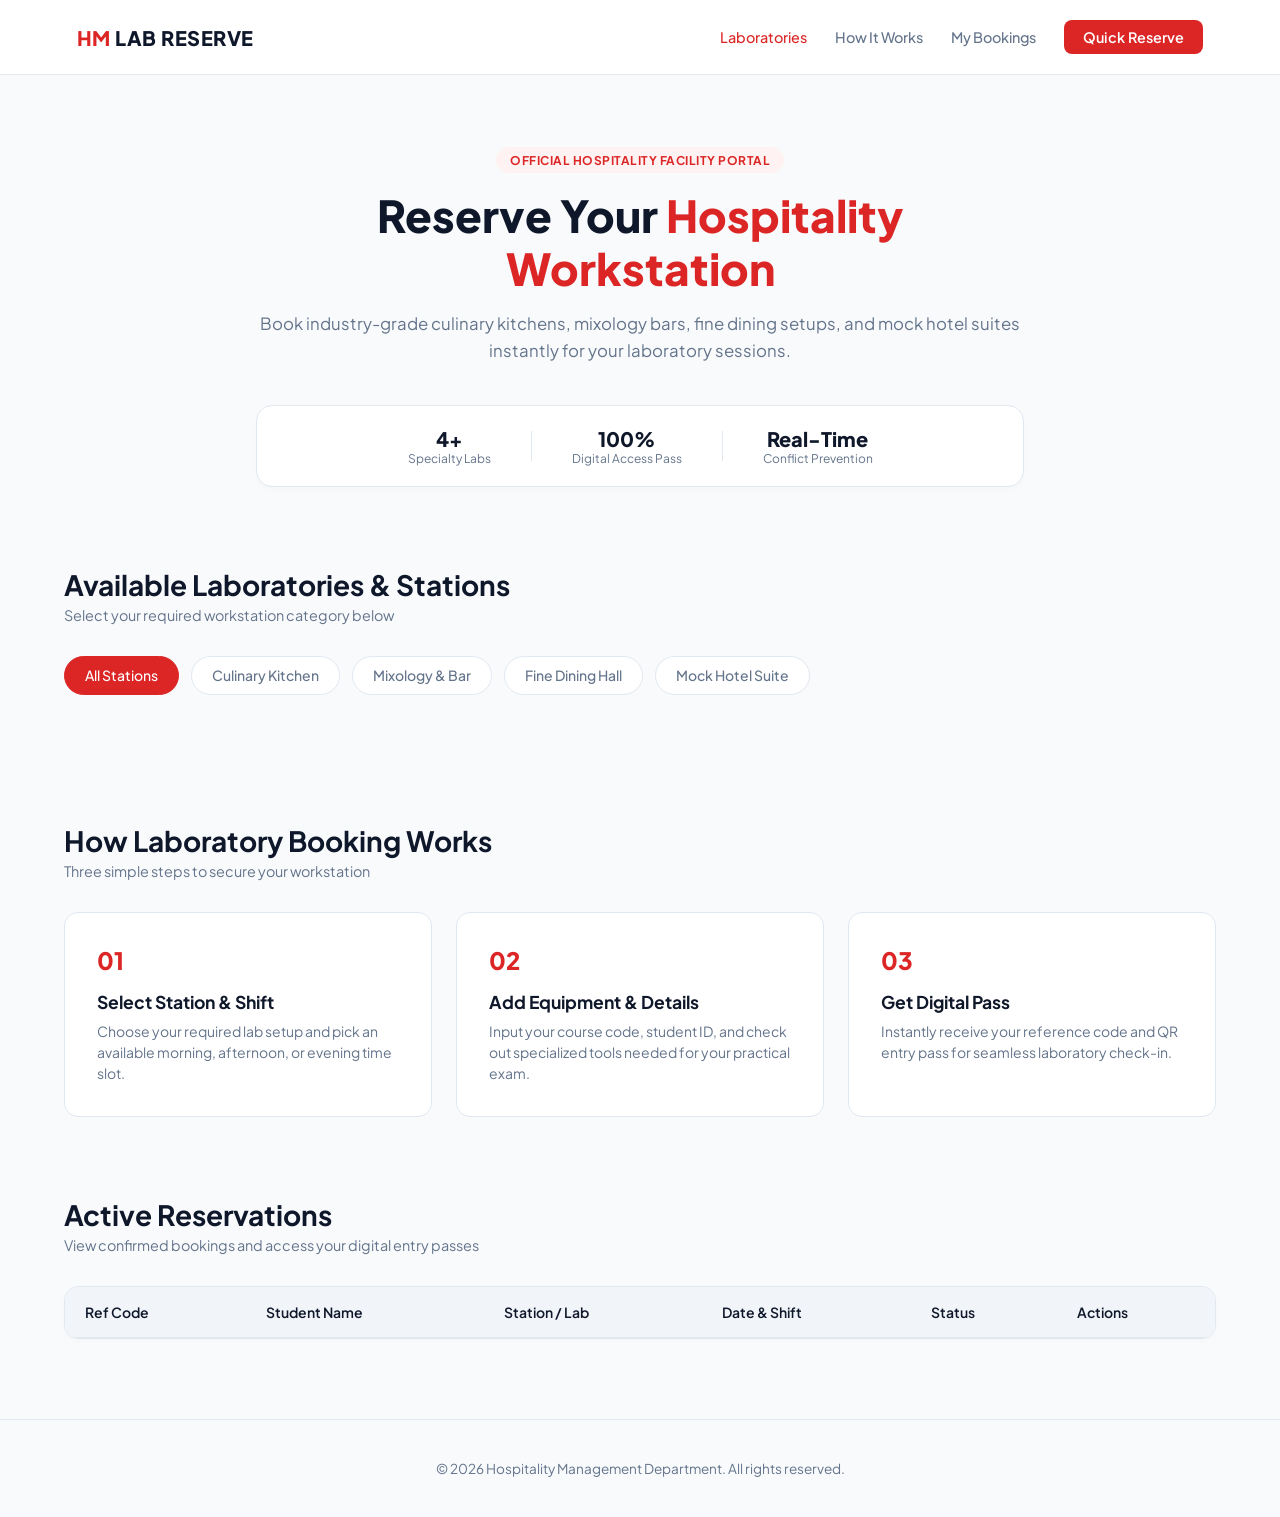
==== index.html @ 11bd4cbc "major changes" ====
<!DOCTYPE html>
<html lang="en">
<head>
  <meta charset="UTF-8">
  <meta name="viewport" content="width=device-width, initial-scale=1.0">
  <title>HM Lab Reserve | Hospitality Management Laboratory</title>
  <link rel="stylesheet" href="style.css">
  <link href="https://fonts.googleapis.com/css2?family=Plus+Jakarta+Sans:wght@400;500;600;700;800&display=swap" rel="stylesheet">
</head>
<body>

  <!-- Navigation Bar -->
  <nav class="navbar">
    <div class="logo">
      <span class="red-text">HM</span> LAB RESERVE
    </div>
    <div class="nav-links">
      <a href="#labs" class="active">Laboratories</a>
      <a href="#how-it-works">How It Works</a>
      <a href="#my-reservations" id="navReservations">My Bookings</a>
      <a href="#labs" class="btn-quick-reserve">Quick Reserve</a>
    </div>
  </nav>

  <!-- Hero Section -->
  <header class="hero">
    <div class="hero-badge">Official Hospitality Facility Portal</div>
    <h1>Reserve Your <span class="red-text">Hospitality Workstation</span></h1>
    <p>Book industry-grade culinary kitchens, mixology bars, fine dining setups, and mock hotel suites instantly for your laboratory sessions.</p>
    
    <div class="hero-stats">
      <div class="stat-item">
        <span class="stat-number">4+</span>
        <span class="stat-label">Specialty Labs</span>
      </div>
      <div class="stat-divider"></div>
      <div class="stat-item">
        <span class="stat-number">100%</span>
        <span class="stat-label">Digital Access Pass</span>
      </div>
      <div class="stat-divider"></div>
      <div class="stat-item">
        <span class="stat-number">Real-Time</span>
        <span class="stat-label">Conflict Prevention</span>
      </div>
    </div>
  </header>

  <!-- Main Content Container -->
  <main class="container" id="labs">
    
    <!-- Section Title -->
    <div class="section-header">
      <h2>Available Laboratories & Stations</h2>
      <p>Select your required workstation category below</p>
    </div>

    <!-- Filter Bar -->
    <div class="filter-bar">
      <button class="filter-btn active" data-filter="all">All Stations</button>
      <button class="filter-btn" data-filter="kitchen">Culinary Kitchen</button>
      <button class="filter-btn" data-filter="bar">Mixology & Bar</button>
      <button class="filter-btn" data-filter="dining">Fine Dining Hall</button>
      <button class="filter-btn" data-filter="hotel">Mock Hotel Suite</button>
    </div>

    <!-- Lab Cards Grid (Populated dynamically via JS) -->
    <div class="lab-grid" id="labGrid">
      <!-- Injected via script.js -->
    </div>

    <!-- How It Works Section -->
    <section class="how-it-works" id="how-it-works">
      <div class="section-header">
        <h2>How Laboratory Booking Works</h2>
        <p>Three simple steps to secure your workstation</p>
      </div>
      <div class="steps-grid">
        <div class="step-card">
          <div class="step-number">01</div>
          <h3>Select Station & Shift</h3>
          <p>Choose your required lab setup and pick an available morning, afternoon, or evening time slot.</p>
        </div>
        <div class="step-card">
          <div class="step-number">02</div>
          <h3>Add Equipment & Details</h3>
          <p>Input your course code, student ID, and check out specialized tools needed for your practical exam.</p>
        </div>
        <div class="step-card">
          <div class="step-number">03</div>
          <h3>Get Digital Pass</h3>
          <p>Instantly receive your reference code and QR entry pass for seamless laboratory check-in.</p>
        </div>
      </div>
    </section>

    <!-- My Reservations Section -->
    <section class="my-reservations-section" id="my-reservations">
      <div class="section-header">
        <h2>Active Reservations</h2>
        <p>View confirmed bookings and access your digital entry passes</p>
      </div>
      <div class="reservations-table-container">
        <table class="reservations-table">
          <thead>
            <tr>
              <th>Ref Code</th>
              <th>Student Name</th>
              <th>Station / Lab</th>
              <th>Date & Shift</th>
              <th>Status</th>
              <th>Actions</th>
            </tr>
          </thead>
          <tbody id="reservationsTableBody">
            <!-- Populated via script.js -->
          </tbody>
        </table>
      </div>
    </section>

  </main>

  <!-- Footer -->
  <footer class="footer">
    <p>&copy; 2026 Hospitality Management Department. All rights reserved.</p>
  </footer>

  <!-- Booking Modal -->
  <div class="modal-overlay" id="bookingModal">
    <div class="modal">
      <button class="close-btn" id="closeModal">&times;</button>
      <div class="modal-header-tag">Reservation Form</div>
      <h2>Book: <span id="selectedLabTitle" class="red-text">Station Name</span></h2>
      
      <form id="bookingForm">
        <input type="hidden" id="selectedLabId">
        
        <div class="form-row">
          <div class="form-group">
            <label for="studentName">Full Name</label>
            <input type="text" id="studentName" placeholder="e.g., Maria Santos" required>
          </div>
          <div class="form-group">
            <label for="studentId">Student / Instructor ID</label>
            <input type="text" id="studentId" placeholder="e.g., 2024-00123" required>
          </div>
        </div>

        <div class="form-group">
          <label for="courseCode">Course / Subject Code</label>
          <input type="text" id="courseCode" placeholder="e.g., HM-101 Culinary Arts Fundamentals" required>
        </div>

        <div class="form-row">
          <div class="form-group">
            <label for="resDate">Reservation Date</label>
            <input type="date" id="resDate" required>
          </div>
          <div class="form-group">
            <label for="resTime">Time Shift</label>
            <select id="resTime" required>
              <option value="">Select Shift</option>
              <option value="08:00 AM - 11:00 AM">Morning Shift (08:00 AM - 11:00 AM)</option>
              <option value="01:00 PM - 04:00 PM">Afternoon Shift (01:00 PM - 04:00 PM)</option>
              <option value="05:00 PM - 08:00 PM">Evening Shift (05:00 PM - 08:00 PM)</option>
            </select>
          </div>
        </div>

        <div class="form-group">
          <label>Special Equipment / Add-on Checklist</label>
          <div class="equipment-checkbox-group" id="equipmentChecklist">
            <label class="checkbox-label"><input type="checkbox" name="equipment" value="1"> Sous Vide Precision Cooker</label>
            <label class="checkbox-label"><input type="checkbox" name="equipment" value="2"> Commercial Sous Chef Mixer</label>
            <label class="checkbox-label"><input type="checkbox" name="equipment" value="3"> Espresso Grinder & Bar Tools</label>
          </div>
        </div>

        <button type="submit" class="btn-submit">Confirm Reservation Request</button>
      </form>
    </div>
  </div>

  <!-- Digital Pass Modal -->
  <div class="modal-overlay" id="passModal">
    <div class="modal pass-modal-content">
      <button class="close-btn" id="closePassModal">&times;</button>
      <div class="pass-badge-header">OFFICIAL LABORATORY ENTRY PASS</div>
      
      <div class="pass-card" id="printablePass">
        <div class="pass-header">
          <div>
            <h3 id="passLabName">Culinary Station 01</h3>
            <span id="passRefCode" class="pass-ref">HM-RES-A1B2C</span>
          </div>
          <div class="pass-qr-box">
            <div class="simulated-qr"></div>
            <span>QR Pass</span>
          </div>
        </div>
        
        <div class="pass-body">
          <div class="pass-row">
            <span>Student Name:</span>
            <strong id="passStudentName">Maria Santos</strong>
          </div>
          <div class="pass-row">
            <span>Student ID:</span>
            <strong id="passStudentId">2024-00123</strong>
          </div>
          <div class="pass-row">
            <span>Course Code:</span>
            <strong id="passCourseCode">HM-101</strong>
          </div>
          <div class="pass-row">
            <span>Date & Shift:</span>
            <strong id="passDateTime">2026-06-15 | Morning Shift</strong>
          </div>
        </div>
      </div>

      <div class="pass-actions">
        <button class="btn-print" onclick="window.print()">Print Pass</button>
        <button class="btn-done" id="closePassBtn">Done</button>
      </div>
    </div>
  </div>

  <script src="script.js"></script>
</body>
</html>
---- style.css ----
:root {
  --primary-red: #DC2626;
  --primary-red-hover: #B91C1C;
  --bg-main: #F8FAFC;
  --bg-card: #FFFFFF;
  --text-main: #0F172A;
  --text-muted: #64748B;
  --border-color: #E2E8F0;
  --success-green: #16A34A;
  --badge-bg: #FEF2F2;
}

* {
  margin: 0;
  padding: 0;
  box-sizing: border-box;
  font-family: 'Plus Jakarta Sans', sans-serif;
}

body {
  background-color: var(--bg-main);
  color: var(--text-main);
  min-height: 100vh;
}

/* Navbar */
.navbar {
  display: flex;
  justify-content: space-between;
  align-items: center;
  padding: 1.25rem 6%;
  background: rgba(255, 255, 255, 0.9);
  backdrop-filter: blur(10px);
  border-bottom: 1px solid var(--border-color);
  position: sticky;
  top: 0;
  z-index: 100;
}

.logo {
  font-weight: 800;
  font-size: 1.25rem;
  letter-spacing: 0.5px;
}

.red-text {
  color: var(--primary-red);
}

.nav-links {
  display: flex;
  align-items: center;
  gap: 1.75rem;
}

.nav-links a {
  color: var(--text-muted);
  text-decoration: none;
  font-size: 0.9rem;
  font-weight: 500;
  transition: color 0.2s;
}

.nav-links a.active, .nav-links a:hover {
  color: var(--primary-red);
}

.btn-quick-reserve {
  background: var(--primary-red);
  color: #FFFFFF !important;
  padding: 0.5rem 1.2rem;
  border-radius: 8px;
  font-weight: 600 !important;
  transition: background 0.2s !important;
}

.btn-quick-reserve:hover {
  background: var(--primary-red-hover) !important;
}

/* Hero Section */
.hero {
  text-align: center;
  padding: 4.5rem 1rem 3rem;
  max-width: 800px;
  margin: 0 auto;
}

.hero-badge {
  display: inline-block;
  background: var(--badge-bg);
  color: var(--primary-red);
  font-size: 0.75rem;
  font-weight: 700;
  padding: 0.35rem 0.85rem;
  border-radius: 30px;
  margin-bottom: 1rem;
  text-transform: uppercase;
  letter-spacing: 0.5px;
}

.hero h1 {
  font-size: 2.75rem;
  font-weight: 800;
  line-height: 1.2;
  margin-bottom: 1rem;
}

.hero p {
  color: var(--text-muted);
  font-size: 1.05rem;
  line-height: 1.6;
  margin-bottom: 2.5rem;
}

.hero-stats {
  display: flex;
  justify-content: center;
  align-items: center;
  gap: 2.5rem;
  background: var(--bg-card);
  border: 1px solid var(--border-color);
  padding: 1.25rem 2rem;
  border-radius: 16px;
  box-shadow: 0 4px 6px -1px rgba(0,0,0,0.02);
}

.stat-item {
  display: flex;
  flex-direction: column;
}

.stat-number {
  font-weight: 800;
  font-size: 1.25rem;
  color: var(--text-main);
}

.stat-label {
  font-size: 0.75rem;
  color: var(--text-muted);
}

.stat-divider {
  width: 1px;
  height: 30px;
  background: var(--border-color);
}

/* Container & Sections */
.container {
  max-width: 1200px;
  margin: 0 auto;
  padding: 2rem 1.5rem 5rem;
}

.section-header {
  margin-bottom: 2rem;
}

.section-header h2 {
  font-size: 1.75rem;
  font-weight: 700;
  margin-bottom: 0.25rem;
}

.section-header p {
  color: var(--text-muted);
  font-size: 0.9rem;
}

/* Filter Bar */
.filter-bar {
  display: flex;
  gap: 0.75rem;
  margin-bottom: 2.5rem;
  overflow-x: auto;
  padding-bottom: 0.5rem;
}

.filter-btn {
  background: var(--bg-card);
  border: 1px solid var(--border-color);
  color: var(--text-muted);
  padding: 0.6rem 1.25rem;
  border-radius: 30px;
  cursor: pointer;
  font-size: 0.875rem;
  font-weight: 500;
  white-space: nowrap;
  transition: all 0.2s;
}

.filter-btn.active, .filter-btn:hover {
  background: var(--primary-red);
  color: #FFFFFF;
  border-color: var(--primary-red);
}

/* Lab Cards Grid */
.lab-grid {
  display: grid;
  grid-template-columns: repeat(auto-fill, minmax(300px, 1fr));
  gap: 1.75rem;
  margin-bottom: 4rem;
}

.card {
  background: var(--bg-card);
  border: 1px solid var(--border-color);
  border-radius: 14px;
  padding: 1.75rem;
  display: flex;
  flex-direction: column;
  justify-content: space-between;
  box-shadow: 0 2px 4px rgba(0,0,0,0.02);
  transition: transform 0.2s, box-shadow 0.2s;
}

.card:hover {
  transform: translateY(-4px);
  box-shadow: 0 10px 20px -5px rgba(220, 38, 38, 0.08);
  border-color: rgba(220, 38, 38, 0.3);
}

.card-header {
  display: flex;
  justify-content: space-between;
  align-items: center;
  margin-bottom: 1rem;
}

.badge {
  font-size: 0.75rem;
  padding: 0.25rem 0.75rem;
  border-radius: 20px;
  background: rgba(22, 163, 74, 0.1);
  color: var(--success-green);
  font-weight: 600;
}

.card h3 {
  font-size: 1.2rem;
  margin-bottom: 0.5rem;
}

.card p {
  color: var(--text-muted);
  font-size: 0.875rem;
  line-height: 1.5;
  margin-bottom: 1.5rem;
}

.btn-book {
  background: var(--primary-red);
  color: #FFFFFF;
  border: none;
  padding: 0.75rem;
  border-radius: 8px;
  font-weight: 600;
  cursor: pointer;
  width: 100%;
  transition: background 0.2s;
}

.btn-book:hover {
  background: var(--primary-red-hover);
}

/* How It Works Steps */
.how-it-works {
  margin-top: 5rem;
  margin-bottom: 5rem;
}

.steps-grid {
  display: grid;
  grid-template-columns: repeat(auto-fit, minmax(260px, 1fr));
  gap: 1.5rem;
  margin-top: 2rem;
}

.step-card {
  background: var(--bg-card);
  border: 1px solid var(--border-color);
  border-radius: 14px;
  padding: 2rem;
}

.step-number {
  font-size: 1.5rem;
  font-weight: 800;
  color: var(--primary-red);
  margin-bottom: 1rem;
}

.step-card h3 {
  font-size: 1.1rem;
  margin-bottom: 0.5rem;
}

.step-card p {
  color: var(--text-muted);
  font-size: 0.875rem;
  line-height: 1.5;
}

/* Reservations Table */
.my-reservations-section {
  margin-top: 4rem;
}

.reservations-table-container {
  background: var(--bg-card);
  border: 1px solid var(--border-color);
  border-radius: 14px;
  overflow-x: auto;
  box-shadow: 0 2px 4px rgba(0,0,0,0.02);
}

.reservations-table {
  width: 100%;
  border-collapse: collapse;
  text-align: left;
  font-size: 0.875rem;
}

.reservations-table th, .reservations-table td {
  padding: 1rem 1.25rem;
  border-bottom: 1px solid var(--border-color);
}

.reservations-table th {
  background: #F1F5F9;
  font-weight: 600;
  color: var(--text-main);
}

.reservations-table tr:last-child td {
  border-bottom: none;
}

.status-badge {
  padding: 0.25rem 0.6rem;
  border-radius: 20px;
  font-size: 0.75rem;
  font-weight: 600;
  background: #FEF3C7;
  color: #D97706;
}

.btn-action {
  background: none;
  border: 1px solid var(--border-color);
  padding: 0.35rem 0.75rem;
  border-radius: 6px;
  cursor: pointer;
  font-size: 0.75rem;
  font-weight: 600;
  margin-right: 0.4rem;
  transition: all 0.2s;
}

.btn-action:hover {
  border-color: var(--primary-red);
  color: var(--primary-red);
}

.btn-action.cancel:hover {
  border-color: #DC2626;
  background: #FEF2F2;
  color: #DC2626;
}

/* Modals */
.modal-overlay {
  position: fixed;
  inset: 0;
  background: rgba(15, 23, 42, 0.6);
  backdrop-filter: blur(4px);
  display: flex;
  align-items: center;
  justify-content: center;
  opacity: 0;
  pointer-events: none;
  transition: opacity 0.2s;
  z-index: 200;
}

.modal-overlay.open {
  opacity: 1;
  pointer-events: auto;
}

.modal {
  background: var(--bg-card);
  border: 1px solid var(--border-color);
  border-radius: 16px;
  width: 100%;
  max-width: 520px;
  padding: 2.25rem;
  position: relative;
  box-shadow: 0 20px 25px -5px rgba(0,0,0,0.1);
  max-height: 90vh;
  overflow-y: auto;
}

.close-btn {
  position: absolute;
  top: 1.25rem;
  right: 1.5rem;
  background: none;
  border: none;
  color: var(--text-muted);
  font-size: 1.5rem;
  cursor: pointer;
}

.modal-header-tag {
  font-size: 0.75rem;
  font-weight: 700;
  color: var(--primary-red);
  text-transform: uppercase;
  margin-bottom: 0.35rem;
}

.modal h2 {
  font-size: 1.25rem;
  margin-bottom: 1.5rem;
}

.form-group {
  margin-bottom: 1.15rem;
}

.form-group label {
  display: block;
  font-size: 0.8rem;
  font-weight: 600;
  color: var(--text-main);
  margin-bottom: 0.4rem;
}

.form-group input, .form-group select {
  width: 100%;
  padding: 0.75rem;
  border-radius: 8px;
  border: 1px solid var(--border-color);
  background: var(--bg-main);
  color: var(--text-main);
  font-size: 0.875rem;
  outline: none;
}

.form-group input:focus, .form-group select:focus {
  border-color: var(--primary-red);
}

.form-row {
  display: grid;
  grid-template-columns: 1fr 1fr;
  gap: 1rem;
}

.equipment-checkbox-group {
  display: flex;
  flex-direction: column;
  gap: 0.5rem;
  background: var(--bg-main);
  padding: 0.85rem;
  border-radius: 8px;
  border: 1px solid var(--border-color);
}

.checkbox-label {
  display: flex;
  align-items: center;
  gap: 0.5rem;
  font-size: 0.85rem;
  font-weight: normal !important;
  cursor: pointer;
}

.btn-submit {
  width: 100%;
  background: var(--primary-red);
  color: #FFFFFF;
  border: none;
  padding: 0.85rem;
  border-radius: 8px;
  font-weight: 700;
  cursor: pointer;
  margin-top: 1rem;
  transition: background 0.2s;
}

.btn-submit:hover {
  background: var(--primary-red-hover);
}

/* Digital Pass Modal Styling */
.pass-modal-content {
  text-align: center;
}

.pass-badge-header {
  font-size: 0.75rem;
  font-weight: 800;
  color: var(--primary-red);
  letter-spacing: 1px;
  margin-bottom: 1rem;
}

.pass-card {
  background: #FEF2F2;
  border: 2px dashed #FCA5A5;
  border-radius: 12px;
  padding: 1.5rem;
  text-align: left;
  margin-bottom: 1.5rem;
}

.pass-header {
  display: flex;
  justify-content: space-between;
  align-items: flex-start;
  border-bottom: 1px solid #FECACA;
  padding-bottom: 1rem;
  margin-bottom: 1rem;
}

.pass-header h3 {
  font-size: 1.1rem;
  color: #991B1B;
}

.pass-ref {
  font-size: 0.75rem;
  font-weight: 700;
  color: #B91C1C;
  background: #FFE4E6;
  padding: 0.2rem 0.5rem;
  border-radius: 4px;
}

.pass-qr-box {
  background: #FFFFFF;
  padding: 0.5rem;
  border-radius: 8px;
  text-align: center;
  font-size: 0.65rem;
  color: var(--text-muted);
}

.simulated-qr {
  width: 48px;
  height: 48px;
  background: #0F172A;
  margin-bottom: 0.25rem;
}

.pass-body {
  display: flex;
  flex-direction: column;
  gap: 0.6rem;
  font-size: 0.85rem;
}

.pass-row {
  display: flex;
  justify-content: space-between;
}

.pass-row span {
  color: var(--text-muted);
}

.pass-actions {
  display: flex;
  gap: 1rem;
}

.btn-print, .btn-done {
  flex: 1;
  padding: 0.75rem;
  border-radius: 8px;
  font-weight: 600;
  cursor: pointer;
}

.btn-print {
  background: var(--bg-main);
  border: 1px solid var(--border-color);
  color: var(--text-main);
}

.btn-done {
  background: var(--primary-red);
  border: none;
  color: #FFFFFF;
}

/* Footer */
.footer {
  text-align: center;
  padding: 2.5rem;
  border-top: 1px solid var(--border-color);
  color: var(--text-muted);
  font-size: 0.85rem;
}

@media print {
  body * {
    visibility: hidden;
  }
  #printablePass, #printablePass * {
    visibility: visible;
  }
  #printablePass {
    position: absolute;
    left: 0;
    top: 0;
    width: 100%;
    border: 2px solid #000;
  }
}
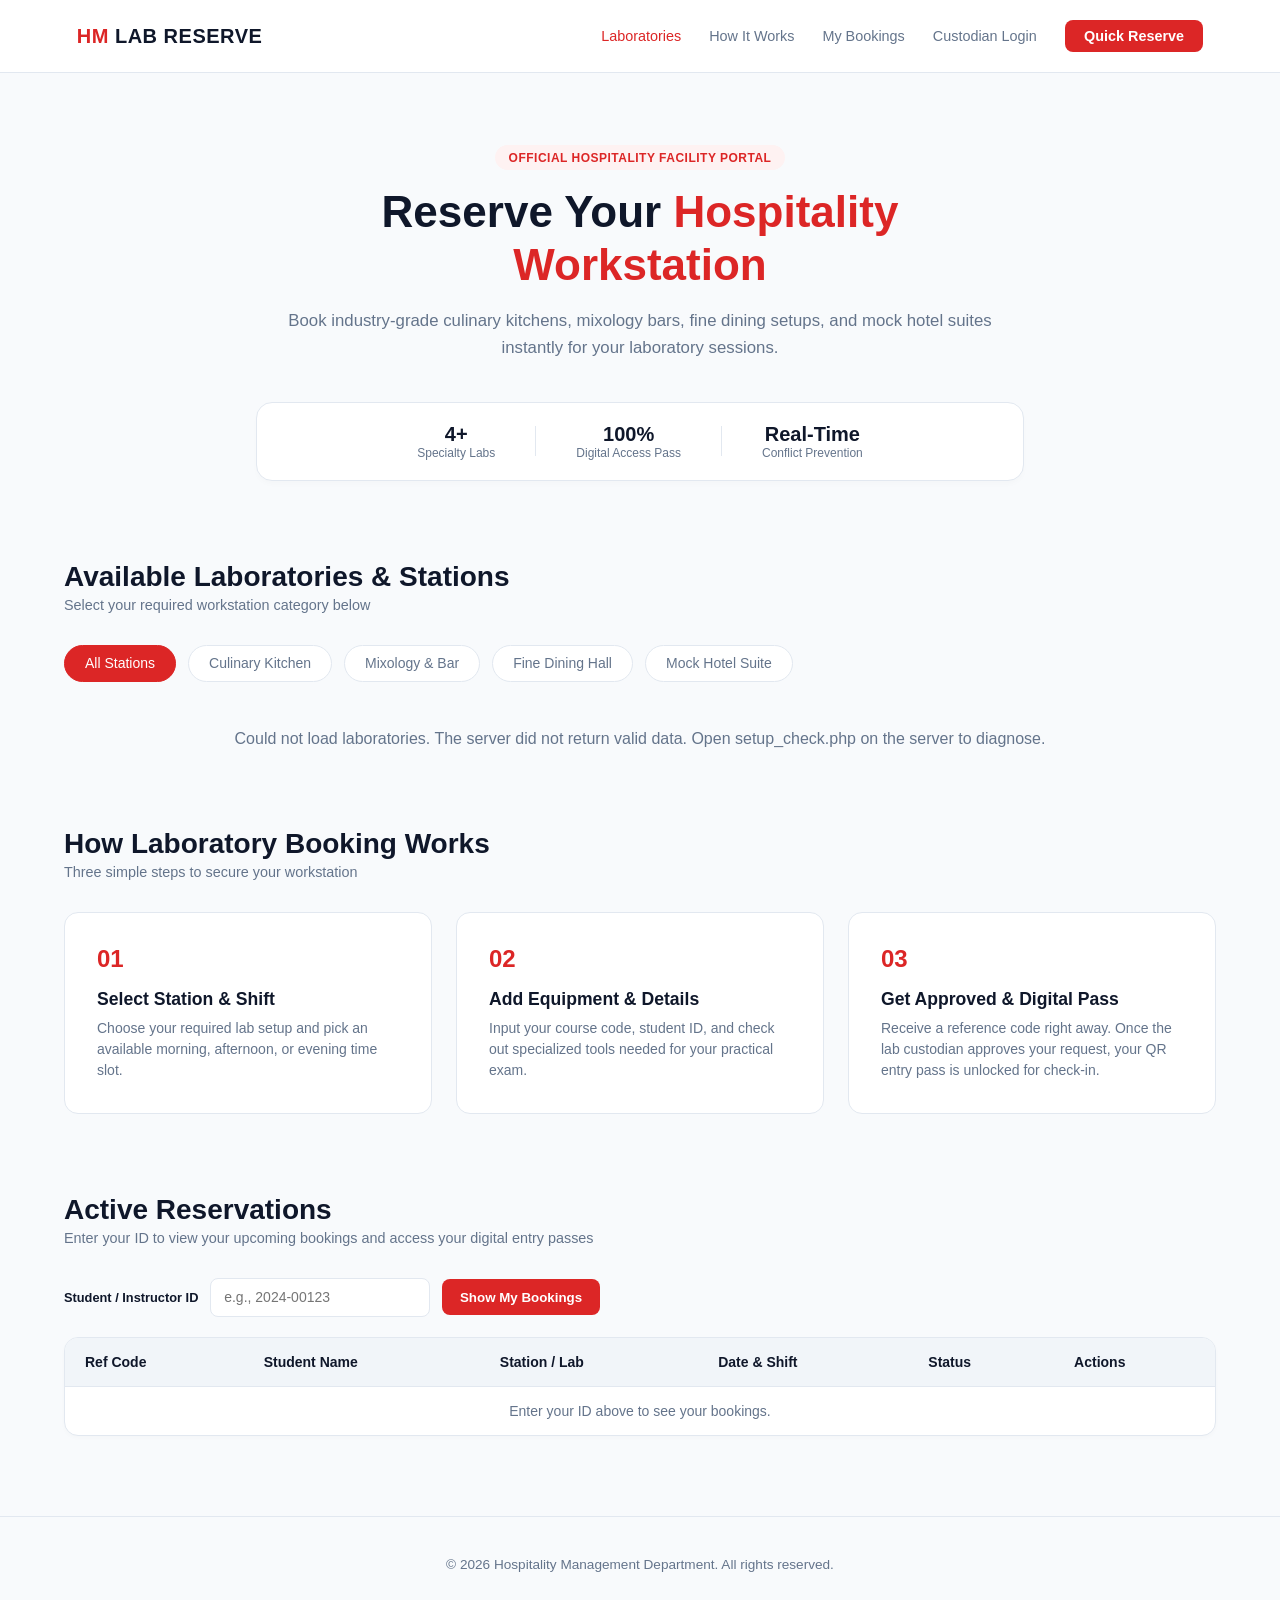
==== commit 6d6eb631: "major changes" ====
--- a/index.html
+++ b/index.html
@@ -3,6 +3,7 @@
 <head>
   <meta charset="UTF-8">
   <meta name="viewport" content="width=device-width, initial-scale=1.0">
+  <meta http-equiv="Content-Security-Policy" content="default-src 'self'; script-src 'self'; style-src 'self' https://fonts.googleapis.com; font-src https://fonts.gstatic.com; img-src 'self' data:; connect-src 'self'; base-uri 'self'; form-action 'self'">
   <title>HM Lab Reserve | Hospitality Management Laboratory</title>
   <link rel="stylesheet" href="style.css">
   <link href="https://fonts.googleapis.com/css2?family=Plus+Jakarta+Sans:wght@400;500;600;700;800&display=swap" rel="stylesheet">
@@ -18,6 +19,7 @@
       <a href="#labs" class="active">Laboratories</a>
       <a href="#how-it-works">How It Works</a>
       <a href="#my-reservations" id="navReservations">My Bookings</a>
+      <a href="admin.html">Custodian Login</a>
       <a href="#labs" class="btn-quick-reserve">Quick Reserve</a>
     </div>
   </nav>
@@ -88,8 +90,8 @@
         </div>
         <div class="step-card">
           <div class="step-number">03</div>
-          <h3>Get Digital Pass</h3>
-          <p>Instantly receive your reference code and QR entry pass for seamless laboratory check-in.</p>
+          <h3>Get Approved &amp; Digital Pass</h3>
+          <p>Receive a reference code right away. Once the lab custodian approves your request, your QR entry pass is unlocked for check-in.</p>
         </div>
       </div>
     </section>
@@ -98,8 +100,13 @@
     <section class="my-reservations-section" id="my-reservations">
       <div class="section-header">
         <h2>Active Reservations</h2>
-        <p>View confirmed bookings and access your digital entry passes</p>
-      </div>
+        <p>Enter your ID to view your upcoming bookings and access your digital entry passes</p>
+      </div>
+      <form class="lookup-form" id="lookupForm">
+        <label for="lookupStudentId">Student / Instructor ID</label>
+        <input type="text" id="lookupStudentId" placeholder="e.g., 2024-00123" maxlength="30" pattern="[A-Za-z0-9\-]{3,30}" autocomplete="off" required>
+        <button type="submit" class="btn-lookup">Show My Bookings</button>
+      </form>
       <div class="reservations-table-container">
         <table class="reservations-table">
           <thead>
@@ -127,9 +134,9 @@
   </footer>
 
   <!-- Booking Modal -->
-  <div class="modal-overlay" id="bookingModal">
+  <div class="modal-overlay" id="bookingModal" role="dialog" aria-modal="true" aria-label="Reservation form">
     <div class="modal">
-      <button class="close-btn" id="closeModal">&times;</button>
+      <button class="close-btn" id="closeModal" aria-label="Close">&times;</button>
       <div class="modal-header-tag">Reservation Form</div>
       <h2>Book: <span id="selectedLabTitle" class="red-text">Station Name</span></h2>
       
@@ -139,17 +146,17 @@
         <div class="form-row">
           <div class="form-group">
             <label for="studentName">Full Name</label>
-            <input type="text" id="studentName" placeholder="e.g., Maria Santos" required>
+            <input type="text" id="studentName" placeholder="e.g., Maria Santos" required minlength="2" maxlength="100" autocomplete="name">
           </div>
           <div class="form-group">
             <label for="studentId">Student / Instructor ID</label>
-            <input type="text" id="studentId" placeholder="e.g., 2024-00123" required>
+            <input type="text" id="studentId" placeholder="e.g., 2024-00123" required maxlength="30" pattern="[A-Za-z0-9\-]{3,30}" title="Letters, numbers and dashes only (3-30 characters)" autocomplete="off">
           </div>
         </div>
 
         <div class="form-group">
           <label for="courseCode">Course / Subject Code</label>
-          <input type="text" id="courseCode" placeholder="e.g., HM-101 Culinary Arts Fundamentals" required>
+          <input type="text" id="courseCode" placeholder="e.g., HM-101 Culinary Arts Fundamentals" required minlength="2" maxlength="100">
         </div>
 
         <div class="form-row">
@@ -161,9 +168,9 @@
             <label for="resTime">Time Shift</label>
             <select id="resTime" required>
               <option value="">Select Shift</option>
-              <option value="08:00 AM - 11:00 AM">Morning Shift (08:00 AM - 11:00 AM)</option>
-              <option value="01:00 PM - 04:00 PM">Afternoon Shift (01:00 PM - 04:00 PM)</option>
-              <option value="05:00 PM - 08:00 PM">Evening Shift (05:00 PM - 08:00 PM)</option>
+              <option value="08:00 AM - 11:00 AM" data-start="08:00">Morning Shift (08:00 AM - 11:00 AM)</option>
+              <option value="01:00 PM - 04:00 PM" data-start="13:00">Afternoon Shift (01:00 PM - 04:00 PM)</option>
+              <option value="05:00 PM - 08:00 PM" data-start="17:00">Evening Shift (05:00 PM - 08:00 PM)</option>
             </select>
           </div>
         </div>
@@ -171,22 +178,22 @@
         <div class="form-group">
           <label>Special Equipment / Add-on Checklist</label>
           <div class="equipment-checkbox-group" id="equipmentChecklist">
-            <label class="checkbox-label"><input type="checkbox" name="equipment" value="1"> Sous Vide Precision Cooker</label>
-            <label class="checkbox-label"><input type="checkbox" name="equipment" value="2"> Commercial Sous Chef Mixer</label>
-            <label class="checkbox-label"><input type="checkbox" name="equipment" value="3"> Espresso Grinder & Bar Tools</label>
-          </div>
-        </div>
-
-        <button type="submit" class="btn-submit">Confirm Reservation Request</button>
+            <!-- Loaded from the database -->
+          </div>
+        </div>
+
+        <p class="field-hint" id="slotHint" aria-live="polite"></p>
+        <div class="form-error" id="formError" role="alert" hidden></div>
+        <button type="submit" class="btn-submit" id="submitBtn">Submit Reservation Request</button>
       </form>
     </div>
   </div>
 
   <!-- Digital Pass Modal -->
-  <div class="modal-overlay" id="passModal">
+  <div class="modal-overlay" id="passModal" role="dialog" aria-modal="true" aria-label="Laboratory entry pass">
     <div class="modal pass-modal-content">
-      <button class="close-btn" id="closePassModal">&times;</button>
-      <div class="pass-badge-header">OFFICIAL LABORATORY ENTRY PASS</div>
+      <button class="close-btn" id="closePassModal" aria-label="Close">&times;</button>
+      <div class="pass-badge-header" id="passBadgeHeader">OFFICIAL LABORATORY ENTRY PASS</div>
       
       <div class="pass-card" id="printablePass">
         <div class="pass-header">
@@ -194,7 +201,7 @@
             <h3 id="passLabName">Culinary Station 01</h3>
             <span id="passRefCode" class="pass-ref">HM-RES-A1B2C</span>
           </div>
-          <div class="pass-qr-box">
+          <div class="pass-qr-box" id="passQr">
             <div class="simulated-qr"></div>
             <span>QR Pass</span>
           </div>
@@ -217,11 +224,15 @@
             <span>Date & Shift:</span>
             <strong id="passDateTime">2026-06-15 | Morning Shift</strong>
           </div>
+          <div class="pass-row">
+            <span>Status:</span>
+            <strong id="passStatus">Approved</strong>
+          </div>
         </div>
       </div>
 
       <div class="pass-actions">
-        <button class="btn-print" onclick="window.print()">Print Pass</button>
+        <button class="btn-print" id="printPassBtn">Print Pass</button>
         <button class="btn-done" id="closePassBtn">Done</button>
       </div>
     </div>
--- a/style.css
+++ b/style.css
@@ -623,4 +623,61 @@
     width: 100%;
     border: 2px solid #000;
   }
-}+}
+/* ===== Additions: validation, availability, lookup, a11y ===== */
+.form-error {
+  background: #FEF2F2; border: 1px solid #FECACA; color: #991B1B;
+  padding: 0.7rem 0.9rem; border-radius: 8px; font-size: 0.82rem; margin-top: 0.75rem;
+}
+.form-error[hidden] { display: none; }
+.field-hint { font-size: 0.78rem; color: var(--text-muted); min-height: 1rem; margin-top: -0.4rem; }
+.field-hint.warn { color: #B45309; font-weight: 600; }
+.btn-submit:disabled { opacity: 0.6; cursor: not-allowed; }
+.checkbox-label.disabled { color: var(--text-muted); text-decoration: line-through; cursor: not-allowed; }
+.empty-cell { text-align: center; color: var(--text-muted); }
+.empty-state { grid-column: 1 / -1; text-align: center; color: var(--text-muted); }
+.row-sub { display: block; color: var(--text-muted); font-size: 0.75rem; margin-top: 0.15rem; }
+.status-badge { background: rgba(22, 163, 74, 0.1); color: var(--success-green); text-transform: capitalize; }
+
+.lookup-form { display: flex; flex-wrap: wrap; align-items: center; gap: 0.75rem; margin-bottom: 1.25rem; }
+.lookup-form label { font-size: 0.8rem; font-weight: 600; }
+.lookup-form input {
+  padding: 0.65rem 0.8rem; border: 1px solid var(--border-color); border-radius: 8px;
+  background: var(--bg-card); font-size: 0.875rem; min-width: 220px;
+}
+.btn-lookup {
+  background: var(--primary-red); color: #fff; border: none; padding: 0.65rem 1.1rem;
+  border-radius: 8px; font-weight: 600; cursor: pointer;
+}
+.btn-lookup:hover { background: var(--primary-red-hover); }
+
+button:focus-visible, a:focus-visible, input:focus-visible, select:focus-visible {
+  outline: 2px solid var(--primary-red); outline-offset: 2px;
+}
+
+@media (max-width: 720px) {
+  .navbar { flex-direction: column; gap: 0.75rem; padding: 1rem 4%; }
+  .nav-links { gap: 1rem; flex-wrap: wrap; justify-content: center; }
+  .hero h1 { font-size: 2rem; }
+  .hero-stats { flex-direction: column; gap: 1rem; }
+  .stat-divider { width: 30px; height: 1px; }
+  .form-row { grid-template-columns: 1fr; }
+}
+
+/* ===== Approval workflow & custodian console ===== */
+.status-badge.status-pending   { background: #FEF3C7; color: #B45309; }
+.status-badge.status-approved  { background: rgba(22,163,74,.1); color: var(--success-green); }
+.status-badge.status-rejected  { background: #FEE2E2; color: #B91C1C; }
+.status-badge.status-cancelled { background: #F1F5F9; color: var(--text-muted); }
+.admin-main { max-width: 1100px; }
+.admin-card { background: var(--bg-card); border: 1px solid var(--border-color); border-radius: 14px; padding: 2rem; max-width: 460px; margin: 2rem auto; }
+.admin-card h2 { margin-bottom: 1rem; font-size: 1.3rem; }
+.admin-card.add-admin { max-width: 460px; margin: 2.5rem 0 0; padding: 1rem 1.25rem; }
+.add-admin summary { cursor: pointer; font-weight: 600; font-size: 0.9rem; }
+.stack-form { margin-top: 1rem; }
+.admin-tabs { display: flex; gap: 0.75rem; flex-wrap: wrap; margin-bottom: 1.5rem; }
+.admin-tabs .count { font-weight: 700; margin-left: 0.2rem; }
+.admin-who { font-size: 0.85rem; color: var(--text-muted); font-weight: 600; }
+.btn-action.approve { border-color: var(--success-green); color: var(--success-green); }
+.btn-action.approve:hover { background: rgba(22,163,74,.08); border-color: var(--success-green); color: var(--success-green); }
+.admin-main .reservations-table td { vertical-align: top; }
